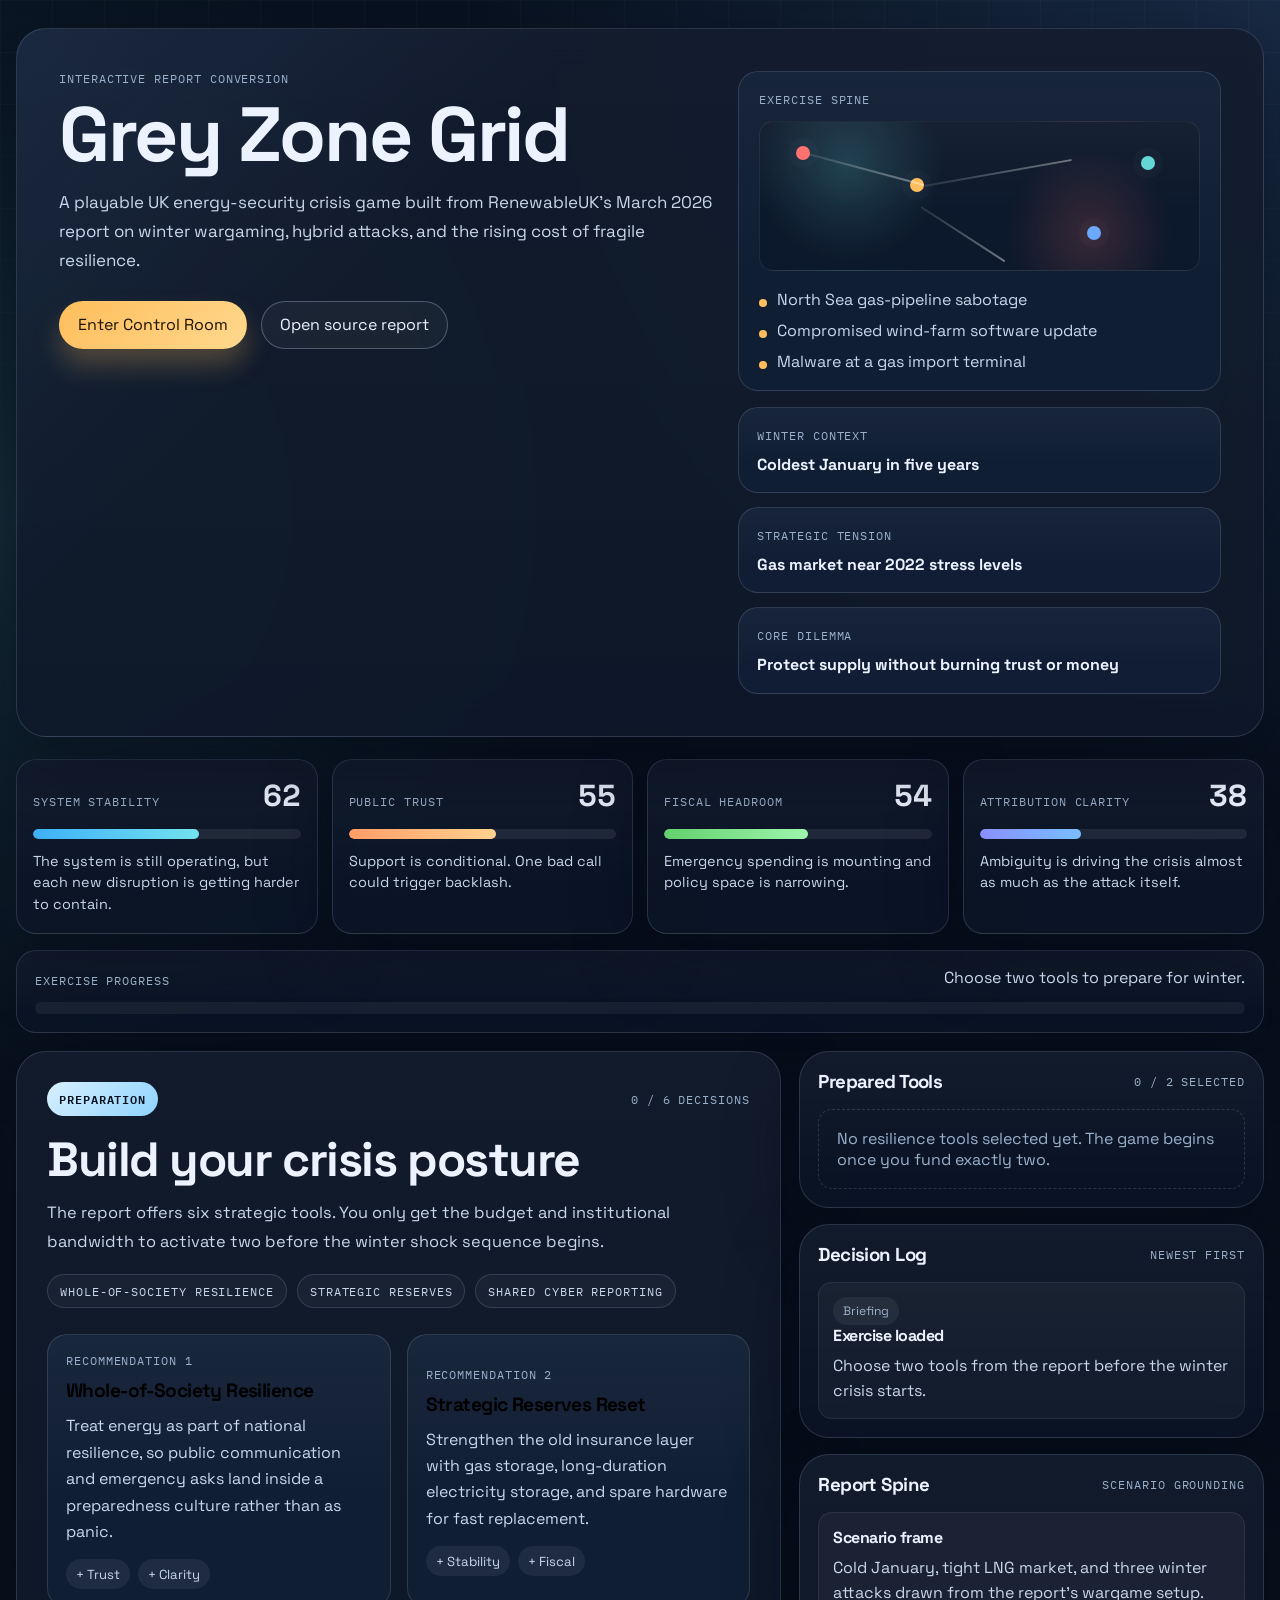
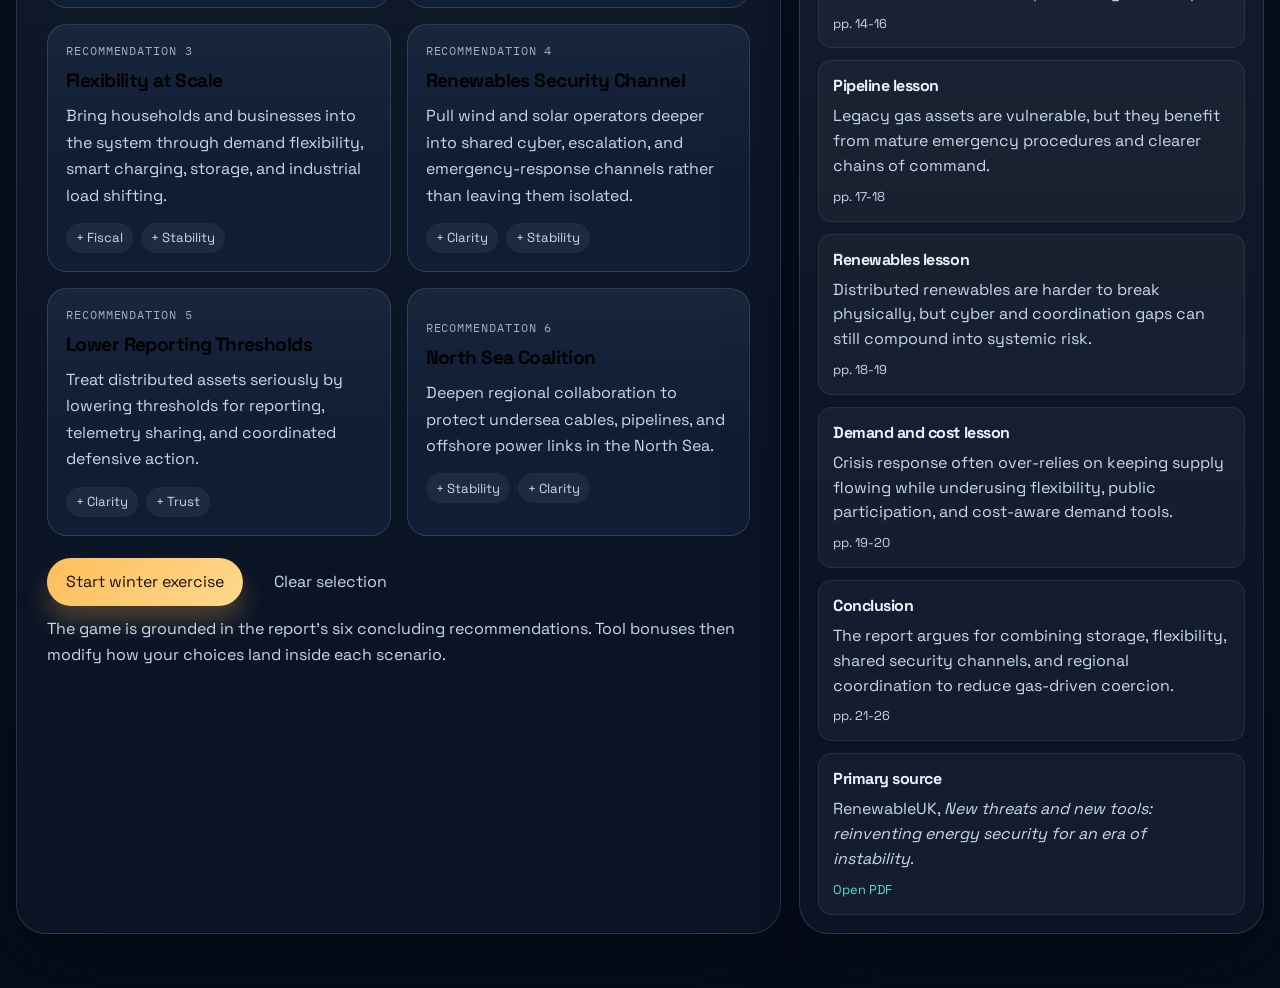
==== index.html @ 8b9ad9c2 "Wargame" ====
<!doctype html>
<html lang="en">
  <head>
    <meta charset="utf-8" />
    <meta name="viewport" content="width=device-width, initial-scale=1" />
    <title>Grey Zone Grid | Energy Security Wargame</title>
    <link rel="preconnect" href="https://fonts.googleapis.com" />
    <link rel="preconnect" href="https://fonts.gstatic.com" crossorigin />
    <link
      href="https://fonts.googleapis.com/css2?family=IBM+Plex+Mono:wght@400;500;600&family=Space+Grotesk:wght@400;500;700&display=swap"
      rel="stylesheet"
    />
    <link rel="stylesheet" href="styles.css?v=20260312a" />
  </head>
  <body>
    <div class="app-shell">
      <header class="hero">
        <div class="hero-copy">
          <p class="eyebrow">Interactive Report Conversion</p>
          <h1>Grey Zone Grid</h1>
          <p class="hero-dek">
            A playable UK energy-security crisis game built from RenewableUK's
            March 2026 report on winter wargaming, hybrid attacks, and the
            rising cost of fragile resilience.
          </p>
          <div class="hero-actions">
            <button class="primary-button" id="jumpToGame" type="button">
              Enter Control Room
            </button>
            <a
              class="secondary-link"
              href="https://www.renewableuk.com/media/pqobbk3c/new-threats-and-new-tools-reinventing-energy-security-for-an-era-of-instability.pdf"
              target="_blank"
              rel="noreferrer"
            >
              Open source report
            </a>
          </div>
        </div>

        <div class="hero-side">
          <div class="schematic-card">
            <p class="mini-label">Exercise Spine</p>
            <div class="schematic-grid" aria-hidden="true">
              <span class="schematic-node node-gas"></span>
              <span class="schematic-node node-grid"></span>
              <span class="schematic-node node-wind"></span>
              <span class="schematic-node node-terminal"></span>
              <span class="schematic-line line-one"></span>
              <span class="schematic-line line-two"></span>
              <span class="schematic-line line-three"></span>
            </div>
            <ul class="scenario-list">
              <li>North Sea gas-pipeline sabotage</li>
              <li>Compromised wind-farm software update</li>
              <li>Malware at a gas import terminal</li>
            </ul>
          </div>

          <div class="hero-stat-grid">
            <article class="hero-stat">
              <span class="mini-label">Winter context</span>
              <strong>Coldest January in five years</strong>
            </article>
            <article class="hero-stat">
              <span class="mini-label">Strategic tension</span>
              <strong>Gas market near 2022 stress levels</strong>
            </article>
            <article class="hero-stat">
              <span class="mini-label">Core dilemma</span>
              <strong>Protect supply without burning trust or money</strong>
            </article>
          </div>
        </div>
      </header>

      <main class="control-room" id="game">
        <section class="metric-strip" aria-label="Current resilience scores">
          <article class="metric-card metric-stability">
            <div class="metric-head">
              <span class="metric-label">System Stability</span>
              <span class="metric-value" id="metric-stability-value">62</span>
            </div>
            <div class="metric-bar">
              <span class="metric-fill" id="metric-stability-fill"></span>
            </div>
            <p class="metric-copy" id="metric-stability-copy">
              Can the system keep flowing without disorder?
            </p>
          </article>

          <article class="metric-card metric-trust">
            <div class="metric-head">
              <span class="metric-label">Public Trust</span>
              <span class="metric-value" id="metric-trust-value">55</span>
            </div>
            <div class="metric-bar">
              <span class="metric-fill" id="metric-trust-fill"></span>
            </div>
            <p class="metric-copy" id="metric-trust-copy">
              Will households and firms accept difficult asks?
            </p>
          </article>

          <article class="metric-card metric-fiscal">
            <div class="metric-head">
              <span class="metric-label">Fiscal Headroom</span>
              <span class="metric-value" id="metric-fiscal-value">54</span>
            </div>
            <div class="metric-bar">
              <span class="metric-fill" id="metric-fiscal-fill"></span>
            </div>
            <p class="metric-copy" id="metric-fiscal-copy">
              How much room is left before crisis spending bites?
            </p>
          </article>

          <article class="metric-card metric-clarity">
            <div class="metric-head">
              <span class="metric-label">Attribution Clarity</span>
              <span class="metric-value" id="metric-clarity-value">38</span>
            </div>
            <div class="metric-bar">
              <span class="metric-fill" id="metric-clarity-fill"></span>
            </div>
            <p class="metric-copy" id="metric-clarity-copy">
              How confident are you about who is acting and how?
            </p>
          </article>
        </section>

        <section class="progress-panel">
          <div class="progress-head">
            <p class="mini-label">Exercise Progress</p>
            <p class="progress-text" id="progressText">Choose two tools to prepare for winter.</p>
          </div>
          <div class="progress-track" aria-hidden="true">
            <span class="progress-fill" id="progressFill"></span>
          </div>
        </section>

        <section class="room-grid">
          <section class="stage-panel" aria-live="polite">
            <div class="stage-header">
              <span class="phase-chip" id="phaseChip">Preparation</span>
              <span class="event-counter" id="eventCounter">0 / 6 decisions</span>
            </div>
            <h2 class="stage-title" id="stageTitle">Build your crisis posture</h2>
            <p class="stage-lead" id="stageLead">
              Choose two policy tools from the report before the winter shock
              sequence begins.
            </p>
            <div class="signal-row" id="signalRow"></div>
            <div class="stage-body" id="stageBody"></div>
          </section>

          <aside class="sidebar">
            <section class="panel">
              <div class="panel-head">
                <h3>Prepared Tools</h3>
                <span class="panel-meta" id="toolCounter">0 / 2 selected</span>
              </div>
              <div class="tool-summary" id="toolSummary"></div>
            </section>

            <section class="panel">
              <div class="panel-head">
                <h3>Decision Log</h3>
                <span class="panel-meta">Newest first</span>
              </div>
              <div class="log-list" id="decisionLog"></div>
            </section>

            <section class="panel">
              <div class="panel-head">
                <h3>Report Spine</h3>
                <span class="panel-meta">Scenario grounding</span>
              </div>
              <div class="source-list" id="sourceList"></div>
            </section>
          </aside>
        </section>
      </main>
    </div>

    <script src="app.js?v=20260312a"></script>
  </body>
</html>
---- styles.css ----
:root {
  --bg: #07111f;
  --bg-alt: #0d1a2d;
  --panel: rgba(12, 22, 39, 0.9);
  --panel-strong: rgba(17, 31, 54, 0.96);
  --panel-soft: rgba(255, 255, 255, 0.05);
  --line: rgba(169, 190, 215, 0.18);
  --line-strong: rgba(169, 190, 215, 0.36);
  --ink: #ecf3ff;
  --muted: #9bb0cb;
  --muted-strong: #c9d7ec;
  --teal: #64d6d6;
  --amber: #ffbe5c;
  --red: #ff7270;
  --green: #59cf84;
  --blue: #6da8ff;
  --violet: #8d95ff;
  --shadow: 0 24px 70px rgba(1, 8, 19, 0.42);
  --radius-xl: 30px;
  --radius-lg: 20px;
  --radius-md: 14px;
  --radius-sm: 10px;
}

* {
  box-sizing: border-box;
}

html {
  scroll-behavior: smooth;
}

html,
body {
  margin: 0;
  min-height: 100%;
}

body {
  color: var(--ink);
  font-family: "Space Grotesk", system-ui, sans-serif;
  background:
    radial-gradient(circle at top right, rgba(109, 168, 255, 0.16), transparent 28%),
    radial-gradient(circle at left 20%, rgba(100, 214, 214, 0.12), transparent 24%),
    linear-gradient(180deg, #081220 0%, #08111e 40%, #060d18 100%);
}

body::before {
  content: "";
  position: fixed;
  inset: 0;
  pointer-events: none;
  background:
    linear-gradient(rgba(255, 255, 255, 0.03) 1px, transparent 1px),
    linear-gradient(90deg, rgba(255, 255, 255, 0.03) 1px, transparent 1px);
  background-size: 52px 52px;
  mask-image: linear-gradient(180deg, rgba(0, 0, 0, 0.8), transparent);
}

a {
  color: inherit;
}

button,
input,
select,
textarea {
  font: inherit;
}

.app-shell {
  width: min(1480px, calc(100% - 32px));
  margin: 0 auto;
  padding: 28px 0 54px;
}

.hero {
  display: grid;
  grid-template-columns: minmax(0, 1.15fr) minmax(320px, 0.85fr);
  gap: 26px;
  padding: clamp(26px, 4vw, 42px);
  border: 1px solid var(--line);
  border-radius: var(--radius-xl);
  background:
    linear-gradient(135deg, rgba(109, 168, 255, 0.09), transparent 30%),
    linear-gradient(180deg, rgba(255, 255, 255, 0.03), rgba(255, 255, 255, 0.01)),
    var(--panel);
  box-shadow: var(--shadow);
  backdrop-filter: blur(20px);
}

.hero-copy {
  max-width: 720px;
}

.eyebrow,
.mini-label,
.metric-label,
.phase-chip,
.event-counter,
.panel-meta,
.signal-pill,
.tool-tag,
.delta-chip,
.ending-score-label,
.result-kicker,
.choice-tag {
  font-family: "IBM Plex Mono", ui-monospace, monospace;
  letter-spacing: 0.08em;
  text-transform: uppercase;
}

.eyebrow,
.mini-label,
.panel-meta {
  color: var(--muted);
  font-size: 0.73rem;
}

h1,
h2,
h3,
h4,
p {
  margin: 0;
}

h1,
h2,
h3,
h4 {
  letter-spacing: -0.03em;
}

h1 {
  margin-top: 12px;
  font-size: clamp(2.8rem, 6vw, 5.4rem);
  line-height: 0.94;
}

.hero-dek {
  margin-top: 18px;
  max-width: 60ch;
  color: var(--muted-strong);
  font-size: 1.06rem;
  line-height: 1.7;
}

.hero-actions {
  display: flex;
  flex-wrap: wrap;
  gap: 14px;
  margin-top: 26px;
}

.primary-button,
.secondary-button,
.ghost-button,
.secondary-link {
  display: inline-flex;
  align-items: center;
  justify-content: center;
  gap: 10px;
  min-height: 48px;
  padding: 0 18px;
  border-radius: 999px;
  border: 1px solid transparent;
  text-decoration: none;
  cursor: pointer;
  transition:
    transform 160ms ease,
    border-color 160ms ease,
    background-color 160ms ease,
    color 160ms ease,
    box-shadow 160ms ease;
}

.primary-button {
  background: linear-gradient(135deg, var(--amber), #ffd88d);
  color: #1d1200;
  box-shadow: 0 16px 26px rgba(255, 190, 92, 0.25);
}

.secondary-button,
.secondary-link {
  border-color: var(--line-strong);
  color: var(--ink);
  background: rgba(255, 255, 255, 0.04);
}

.ghost-button {
  border-color: transparent;
  color: var(--muted-strong);
  background: transparent;
}

.primary-button:hover,
.secondary-button:hover,
.ghost-button:hover,
.secondary-link:hover {
  transform: translateY(-1px);
}

.hero-side {
  display: grid;
  gap: 16px;
}

.schematic-card,
.hero-stat {
  position: relative;
  overflow: hidden;
  border-radius: var(--radius-lg);
  border: 1px solid var(--line);
  background:
    linear-gradient(180deg, rgba(255, 255, 255, 0.03), transparent 65%),
    var(--panel-strong);
}

.schematic-card {
  padding: 20px 20px 18px;
}

.schematic-grid {
  position: relative;
  height: 150px;
  margin: 14px 0 18px;
  border-radius: var(--radius-md);
  border: 1px solid rgba(255, 255, 255, 0.08);
  background:
    radial-gradient(circle at 20% 30%, rgba(100, 214, 214, 0.2), transparent 26%),
    radial-gradient(circle at 75% 75%, rgba(255, 114, 112, 0.18), transparent 24%),
    linear-gradient(180deg, rgba(255, 255, 255, 0.04), transparent 60%),
    #0c182b;
}

.schematic-node,
.schematic-line {
  position: absolute;
}

.schematic-node {
  width: 14px;
  height: 14px;
  border-radius: 999px;
  box-shadow: 0 0 0 8px rgba(255, 255, 255, 0.02);
}

.node-gas {
  top: 24px;
  left: 36px;
  background: var(--red);
}

.node-grid {
  top: 56px;
  left: 150px;
  background: var(--amber);
}

.node-wind {
  top: 34px;
  right: 44px;
  background: var(--teal);
}

.node-terminal {
  bottom: 30px;
  right: 98px;
  background: var(--blue);
}

.schematic-line {
  height: 2px;
  border-radius: 999px;
  background: linear-gradient(90deg, rgba(255, 255, 255, 0.1), rgba(255, 255, 255, 0.4));
  transform-origin: left center;
}

.line-one {
  top: 31px;
  left: 48px;
  width: 120px;
  transform: rotate(15deg);
}

.line-two {
  top: 63px;
  left: 164px;
  width: 150px;
  transform: rotate(-10deg);
}

.line-three {
  top: 84px;
  left: 161px;
  width: 100px;
  transform: rotate(33deg);
}

.scenario-list {
  display: grid;
  gap: 10px;
  padding: 0;
  margin: 0;
  list-style: none;
  color: var(--muted-strong);
}

.scenario-list li {
  padding-left: 18px;
  position: relative;
}

.scenario-list li::before {
  content: "";
  position: absolute;
  left: 0;
  top: 0.6em;
  width: 8px;
  height: 8px;
  border-radius: 999px;
  background: var(--amber);
}

.hero-stat-grid {
  display: grid;
  gap: 14px;
}

.hero-stat {
  padding: 16px 18px;
}

.hero-stat strong {
  display: block;
  margin-top: 8px;
  font-size: 1rem;
  line-height: 1.45;
}

.control-room {
  margin-top: 22px;
}

.metric-strip {
  display: grid;
  grid-template-columns: repeat(4, minmax(0, 1fr));
  gap: 14px;
}

.metric-card,
.progress-panel,
.stage-panel,
.panel {
  border: 1px solid var(--line);
  background:
    linear-gradient(180deg, rgba(255, 255, 255, 0.03), transparent 72%),
    var(--panel);
  box-shadow: var(--shadow);
}

.metric-card {
  padding: 16px 16px 18px;
  border-radius: var(--radius-lg);
}

.metric-head {
  display: flex;
  align-items: baseline;
  justify-content: space-between;
  gap: 12px;
}

.metric-label {
  font-size: 0.72rem;
  color: var(--muted);
}

.metric-value {
  font-size: 1.9rem;
  font-weight: 700;
  font-variant-numeric: tabular-nums;
}

.metric-bar {
  position: relative;
  overflow: hidden;
  height: 10px;
  margin-top: 14px;
  border-radius: 999px;
  background: rgba(255, 255, 255, 0.08);
}

.metric-fill {
  display: block;
  height: 100%;
  border-radius: inherit;
  width: 0;
}

.metric-stability .metric-fill {
  background: linear-gradient(90deg, #3db0f7, #73e2ef);
}

.metric-trust .metric-fill {
  background: linear-gradient(90deg, #ff9d67, #ffd28e);
}

.metric-fiscal .metric-fill {
  background: linear-gradient(90deg, #63d06d, #9df6ac);
}

.metric-clarity .metric-fill {
  background: linear-gradient(90deg, #8a8fff, #78beff);
}

.metric-copy {
  margin-top: 12px;
  color: var(--muted-strong);
  font-size: 0.9rem;
  line-height: 1.5;
}

.progress-panel {
  margin-top: 16px;
  padding: 16px 18px 18px;
  border-radius: var(--radius-lg);
}

.progress-head {
  display: flex;
  justify-content: space-between;
  gap: 16px;
  align-items: flex-end;
}

.progress-text {
  max-width: 70ch;
  color: var(--muted-strong);
}

.progress-track {
  margin-top: 14px;
  overflow: hidden;
  height: 12px;
  border-radius: 999px;
  background: rgba(255, 255, 255, 0.06);
}

.progress-fill {
  display: block;
  height: 100%;
  width: 0;
  border-radius: inherit;
  background: linear-gradient(90deg, var(--amber), #ffe29e);
  transition: width 220ms ease;
}

.room-grid {
  display: grid;
  grid-template-columns: minmax(0, 1.35fr) minmax(320px, 0.82fr);
  gap: 18px;
  margin-top: 18px;
}

.stage-panel,
.panel {
  border-radius: var(--radius-xl);
}

.stage-panel {
  padding: clamp(22px, 3.5vw, 30px);
  min-height: 720px;
}

.stage-header {
  display: flex;
  justify-content: space-between;
  gap: 18px;
  align-items: center;
}

.phase-chip {
  display: inline-flex;
  align-items: center;
  min-height: 34px;
  padding: 0 12px;
  border-radius: 999px;
  color: #08111f;
  font-size: 0.72rem;
  font-weight: 600;
  background: linear-gradient(135deg, #d9efff, #8ed4ff);
}

.event-counter {
  color: var(--muted);
  font-size: 0.76rem;
}

.stage-title {
  margin-top: 20px;
  font-size: clamp(2rem, 4vw, 3rem);
  line-height: 1.02;
}

.stage-lead {
  margin-top: 14px;
  max-width: 70ch;
  color: var(--muted-strong);
  font-size: 1.02rem;
  line-height: 1.75;
}

.signal-row {
  display: flex;
  flex-wrap: wrap;
  gap: 10px;
  margin-top: 18px;
}

.signal-pill {
  display: inline-flex;
  align-items: center;
  min-height: 34px;
  padding: 0 12px;
  border-radius: 999px;
  border: 1px solid var(--line);
  background: rgba(255, 255, 255, 0.04);
  color: var(--muted-strong);
  font-size: 0.72rem;
}

.stage-body {
  margin-top: 26px;
}

.prep-grid,
.choice-grid,
.debrief-grid,
.history-grid,
.insight-grid,
.recommendation-grid {
  display: grid;
  gap: 16px;
}

.prep-grid {
  grid-template-columns: repeat(2, minmax(0, 1fr));
}

.tool-card,
.choice-card,
.result-card,
.ending-card,
.insight-card,
.history-card,
.recommendation-card {
  border-radius: var(--radius-lg);
  border: 1px solid var(--line);
  background:
    linear-gradient(180deg, rgba(255, 255, 255, 0.04), transparent 60%),
    var(--panel-strong);
}

.tool-card {
  padding: 18px;
  text-align: left;
  cursor: pointer;
  transition:
    transform 160ms ease,
    border-color 160ms ease,
    box-shadow 160ms ease,
    opacity 160ms ease;
}

.tool-card:hover,
.choice-card:hover {
  transform: translateY(-2px);
}

.tool-card.is-selected {
  border-color: rgba(255, 190, 92, 0.78);
  box-shadow: 0 0 0 1px rgba(255, 190, 92, 0.3) inset;
}

.tool-card.is-disabled {
  opacity: 0.55;
}

.tool-tag,
.choice-tag,
.result-kicker {
  color: var(--muted);
  font-size: 0.72rem;
}

.tool-title,
.choice-title,
.result-title,
.ending-title,
.insight-title,
.recommendation-title {
  margin-top: 10px;
  font-size: 1.2rem;
}

.tool-copy,
.choice-copy,
.result-copy,
.insight-copy,
.history-copy,
.recommendation-copy,
.stage-note,
.score-summary {
  margin-top: 10px;
  color: var(--muted-strong);
  line-height: 1.65;
}

.effect-list,
.bonus-list,
.recommendation-list {
  display: flex;
  flex-wrap: wrap;
  gap: 8px;
  margin-top: 14px;
}

.effect-pill,
.bonus-pill,
.summary-pill {
  display: inline-flex;
  align-items: center;
  min-height: 30px;
  padding: 0 10px;
  border-radius: 999px;
  background: rgba(255, 255, 255, 0.06);
  color: var(--muted-strong);
  font-size: 0.82rem;
}

.prep-actions,
.result-actions,
.debrief-actions {
  display: flex;
  flex-wrap: wrap;
  gap: 12px;
  margin-top: 22px;
}

.stage-note {
  max-width: 70ch;
}

.choice-grid {
  grid-template-columns: repeat(3, minmax(0, 1fr));
}

.choice-card {
  display: flex;
  flex-direction: column;
  align-items: flex-start;
  width: 100%;
  padding: 18px;
  text-align: left;
  cursor: pointer;
  transition:
    transform 160ms ease,
    border-color 160ms ease,
    box-shadow 160ms ease;
}

.choice-card:focus-visible,
.tool-card:focus-visible,
.primary-button:focus-visible,
.secondary-button:focus-visible,
.ghost-button:focus-visible {
  outline: 2px solid #f8d186;
  outline-offset: 2px;
}

.choice-card strong,
.tool-card strong {
  font-weight: 700;
}

.choice-footer {
  margin-top: auto;
  padding-top: 14px;
  width: 100%;
}

.choice-synergy {
  color: var(--teal);
  font-size: 0.9rem;
}

.sidebar {
  display: grid;
  gap: 16px;
}

.panel {
  padding: 18px;
}

.panel-head {
  display: flex;
  justify-content: space-between;
  gap: 12px;
  align-items: center;
}

.tool-summary,
.log-list,
.source-list {
  display: grid;
  gap: 12px;
  margin-top: 16px;
}

.summary-card,
.log-item,
.source-item {
  border-radius: var(--radius-md);
  border: 1px solid rgba(255, 255, 255, 0.08);
  background: rgba(255, 255, 255, 0.04);
}

.summary-card {
  padding: 14px;
}

.summary-card h4,
.log-item h4,
.source-item h4 {
  font-size: 1rem;
}

.summary-card p,
.log-item p,
.source-item p {
  margin-top: 8px;
  color: var(--muted-strong);
  line-height: 1.55;
}

.log-item,
.source-item {
  padding: 14px;
}

.log-tag {
  display: inline-flex;
  align-items: center;
  min-height: 28px;
  padding: 0 10px;
  border-radius: 999px;
  background: rgba(255, 255, 255, 0.06);
  color: var(--muted);
  font-size: 0.76rem;
}

.source-meta {
  margin-top: 10px;
  color: var(--muted);
  font-size: 0.8rem;
}

.result-card {
  padding: 22px;
}

.delta-row {
  display: flex;
  flex-wrap: wrap;
  gap: 10px;
  margin-top: 16px;
}

.delta-chip {
  display: inline-flex;
  align-items: center;
  min-height: 36px;
  padding: 0 12px;
  border-radius: 999px;
  font-size: 0.76rem;
}

.delta-chip.is-positive {
  background: rgba(89, 207, 132, 0.12);
  color: #9debb8;
  border: 1px solid rgba(89, 207, 132, 0.24);
}

.delta-chip.is-negative {
  background: rgba(255, 114, 112, 0.12);
  color: #ffb0ae;
  border: 1px solid rgba(255, 114, 112, 0.24);
}

.bonus-block {
  margin-top: 18px;
  padding-top: 18px;
  border-top: 1px solid rgba(255, 255, 255, 0.08);
}

.bonus-stack {
  display: grid;
  gap: 10px;
  margin-top: 12px;
}

.bonus-item {
  padding: 12px 14px;
  border-radius: var(--radius-md);
  background: rgba(100, 214, 214, 0.08);
  color: var(--muted-strong);
}

.scoreboard {
  display: grid;
  grid-template-columns: repeat(4, minmax(0, 1fr));
  gap: 12px;
  margin-top: 22px;
}

.score-card {
  padding: 14px;
  border-radius: var(--radius-md);
  background: rgba(255, 255, 255, 0.04);
  border: 1px solid rgba(255, 255, 255, 0.08);
}

.score-card strong {
  display: block;
  margin-top: 10px;
  font-size: 1.4rem;
}

.ending-card,
.insight-card,
.history-card,
.recommendation-card {
  padding: 18px;
}

.ending-banner {
  display: flex;
  flex-wrap: wrap;
  align-items: flex-end;
  justify-content: space-between;
  gap: 18px;
}

.ending-score {
  min-width: 170px;
  text-align: right;
}

.ending-score-label {
  color: var(--muted);
  font-size: 0.74rem;
}

.ending-score-value {
  margin-top: 8px;
  font-size: clamp(2.8rem, 5vw, 4rem);
  line-height: 0.9;
  font-weight: 700;
}

.debrief-grid {
  margin-top: 24px;
}

.insight-grid,
.recommendation-grid,
.history-grid {
  margin-top: 18px;
  grid-template-columns: repeat(2, minmax(0, 1fr));
}

.history-choice {
  margin-top: 12px;
  color: #fff;
  font-size: 1rem;
}

.summary-row {
  display: flex;
  flex-wrap: wrap;
  gap: 10px;
  margin-top: 14px;
}

.empty-state {
  padding: 18px;
  border-radius: var(--radius-md);
  border: 1px dashed rgba(255, 255, 255, 0.14);
  color: var(--muted);
}

.panel-link {
  color: var(--teal);
  text-decoration: none;
}

.panel-link:hover {
  text-decoration: underline;
}

@media (max-width: 1200px) {
  .hero,
  .room-grid {
    grid-template-columns: 1fr;
  }

  .metric-strip,
  .scoreboard {
    grid-template-columns: repeat(2, minmax(0, 1fr));
  }

  .choice-grid,
  .prep-grid,
  .insight-grid,
  .recommendation-grid,
  .history-grid {
    grid-template-columns: repeat(2, minmax(0, 1fr));
  }

  .stage-panel {
    min-height: auto;
  }
}

@media (max-width: 760px) {
  .app-shell {
    width: min(100% - 20px, 1480px);
    padding-top: 18px;
  }

  .hero,
  .stage-panel,
  .panel,
  .metric-card,
  .progress-panel {
    border-radius: 20px;
  }

  .metric-strip,
  .scoreboard,
  .choice-grid,
  .prep-grid,
  .insight-grid,
  .recommendation-grid,
  .history-grid {
    grid-template-columns: 1fr;
  }

  .progress-head,
  .stage-header,
  .panel-head,
  .ending-banner {
    flex-direction: column;
    align-items: flex-start;
  }

  .ending-score {
    text-align: left;
  }
}
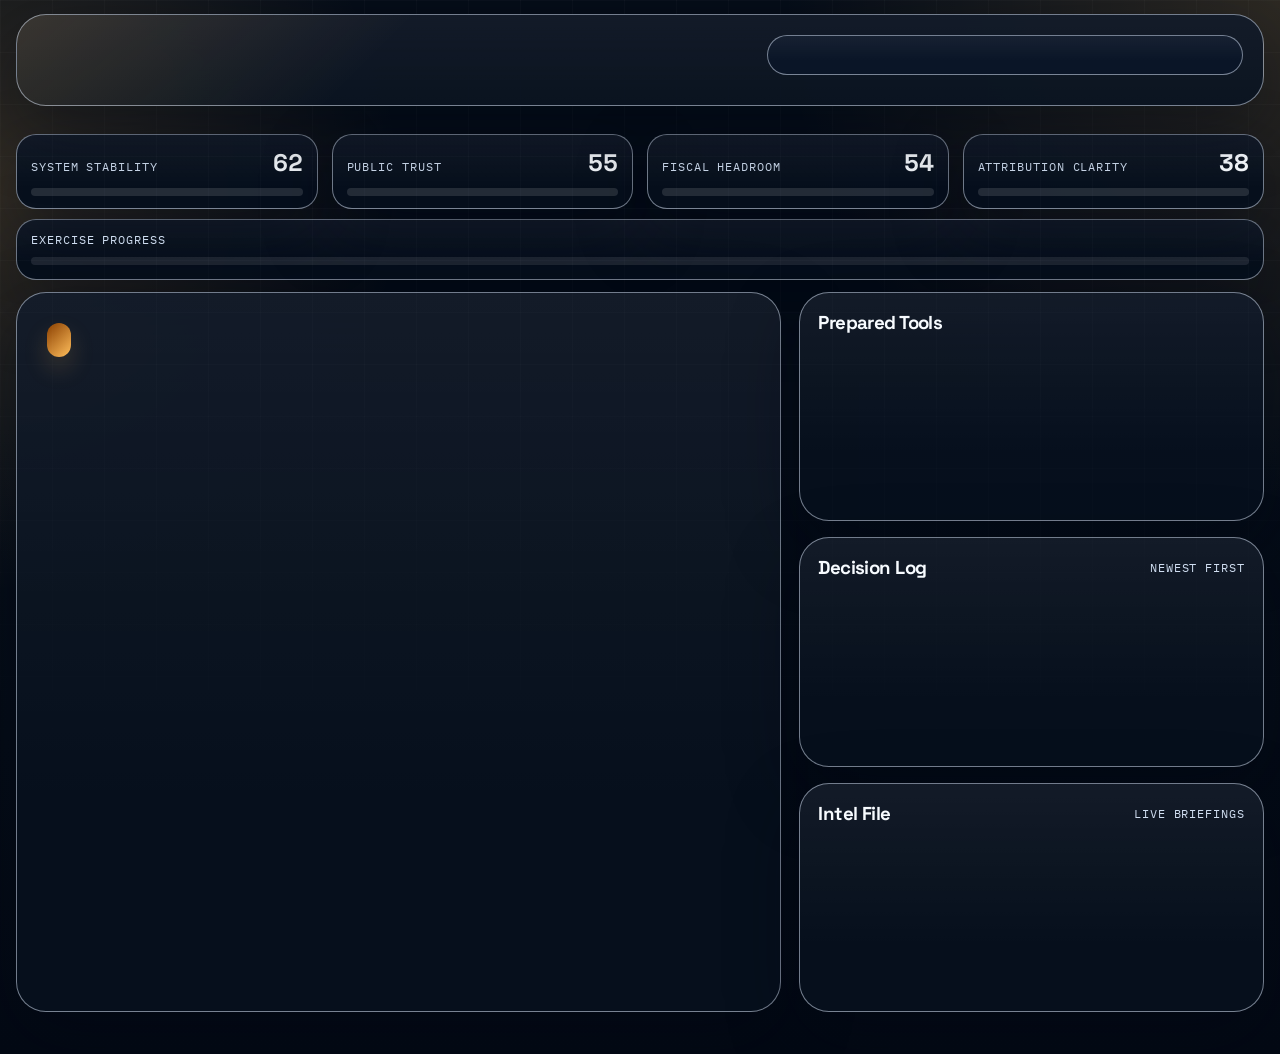
==== commit 5404b6db: "update" ====
--- a/index.html
+++ b/index.html
@@ -3,44 +3,28 @@
   <head>
     <meta charset="utf-8" />
     <meta name="viewport" content="width=device-width, initial-scale=1" />
-    <title>Grey Zone Grid | Energy Security Wargame</title>
+    <title>Grey Zone Grid | Preparation</title>
     <link rel="preconnect" href="https://fonts.googleapis.com" />
     <link rel="preconnect" href="https://fonts.gstatic.com" crossorigin />
     <link
       href="https://fonts.googleapis.com/css2?family=IBM+Plex+Mono:wght@400;500;600&family=Space+Grotesk:wght@400;500;700&display=swap"
       rel="stylesheet"
     />
-    <link rel="stylesheet" href="styles.css?v=20260312a" />
+    <link rel="stylesheet" href="styles.css?v=20260312k" />
   </head>
-  <body>
+  <body data-page="prep">
     <div class="app-shell">
       <header class="hero">
         <div class="hero-copy">
-          <p class="eyebrow">Interactive Report Conversion</p>
-          <h1>Grey Zone Grid</h1>
-          <p class="hero-dek">
-            A playable UK energy-security crisis game built from RenewableUK's
-            March 2026 report on winter wargaming, hybrid attacks, and the
-            rising cost of fragile resilience.
-          </p>
-          <div class="hero-actions">
-            <button class="primary-button" id="jumpToGame" type="button">
-              Enter Control Room
-            </button>
-            <a
-              class="secondary-link"
-              href="https://www.renewableuk.com/media/pqobbk3c/new-threats-and-new-tools-reinventing-energy-security-for-an-era-of-instability.pdf"
-              target="_blank"
-              rel="noreferrer"
-            >
-              Open source report
-            </a>
-          </div>
+          <p class="eyebrow" id="pageEyebrow"></p>
+          <h1 id="pageHeading"></h1>
+          <p class="hero-dek" id="pageDek"></p>
+          <div class="hero-actions" id="heroActions"></div>
         </div>
 
         <div class="hero-side">
           <div class="schematic-card">
-            <p class="mini-label">Exercise Spine</p>
+            <p class="mini-label" id="pageContextLabel"></p>
             <div class="schematic-grid" aria-hidden="true">
               <span class="schematic-node node-gas"></span>
               <span class="schematic-node node-grid"></span>
@@ -50,29 +34,14 @@
               <span class="schematic-line line-two"></span>
               <span class="schematic-line line-three"></span>
             </div>
-            <ul class="scenario-list">
-              <li>North Sea gas-pipeline sabotage</li>
-              <li>Compromised wind-farm software update</li>
-              <li>Malware at a gas import terminal</li>
-            </ul>
+            <ul class="scenario-list" id="pageContextList"></ul>
           </div>
 
-          <div class="hero-stat-grid">
-            <article class="hero-stat">
-              <span class="mini-label">Winter context</span>
-              <strong>Coldest January in five years</strong>
-            </article>
-            <article class="hero-stat">
-              <span class="mini-label">Strategic tension</span>
-              <strong>Gas market near 2022 stress levels</strong>
-            </article>
-            <article class="hero-stat">
-              <span class="mini-label">Core dilemma</span>
-              <strong>Protect supply without burning trust or money</strong>
-            </article>
-          </div>
+          <div class="hero-stat-grid" id="pageStatGrid"></div>
         </div>
       </header>
+
+      <nav class="phase-nav" id="phaseNav" aria-label="Game phases"></nav>
 
       <main class="control-room" id="game">
         <section class="metric-strip" aria-label="Current resilience scores">
@@ -84,9 +53,7 @@
             <div class="metric-bar">
               <span class="metric-fill" id="metric-stability-fill"></span>
             </div>
-            <p class="metric-copy" id="metric-stability-copy">
-              Can the system keep flowing without disorder?
-            </p>
+            <p class="metric-copy" id="metric-stability-copy"></p>
           </article>
 
           <article class="metric-card metric-trust">
@@ -97,9 +64,7 @@
             <div class="metric-bar">
               <span class="metric-fill" id="metric-trust-fill"></span>
             </div>
-            <p class="metric-copy" id="metric-trust-copy">
-              Will households and firms accept difficult asks?
-            </p>
+            <p class="metric-copy" id="metric-trust-copy"></p>
           </article>
 
           <article class="metric-card metric-fiscal">
@@ -110,9 +75,7 @@
             <div class="metric-bar">
               <span class="metric-fill" id="metric-fiscal-fill"></span>
             </div>
-            <p class="metric-copy" id="metric-fiscal-copy">
-              How much room is left before crisis spending bites?
-            </p>
+            <p class="metric-copy" id="metric-fiscal-copy"></p>
           </article>
 
           <article class="metric-card metric-clarity">
@@ -123,16 +86,14 @@
             <div class="metric-bar">
               <span class="metric-fill" id="metric-clarity-fill"></span>
             </div>
-            <p class="metric-copy" id="metric-clarity-copy">
-              How confident are you about who is acting and how?
-            </p>
+            <p class="metric-copy" id="metric-clarity-copy"></p>
           </article>
         </section>
 
         <section class="progress-panel">
           <div class="progress-head">
             <p class="mini-label">Exercise Progress</p>
-            <p class="progress-text" id="progressText">Choose two tools to prepare for winter.</p>
+            <p class="progress-text" id="progressText"></p>
           </div>
           <div class="progress-track" aria-hidden="true">
             <span class="progress-fill" id="progressFill"></span>
@@ -142,14 +103,11 @@
         <section class="room-grid">
           <section class="stage-panel" aria-live="polite">
             <div class="stage-header">
-              <span class="phase-chip" id="phaseChip">Preparation</span>
-              <span class="event-counter" id="eventCounter">0 / 6 decisions</span>
+              <span class="phase-chip" id="phaseChip"></span>
+              <span class="event-counter" id="eventCounter"></span>
             </div>
-            <h2 class="stage-title" id="stageTitle">Build your crisis posture</h2>
-            <p class="stage-lead" id="stageLead">
-              Choose two policy tools from the report before the winter shock
-              sequence begins.
-            </p>
+            <h2 class="stage-title" id="stageTitle"></h2>
+            <p class="stage-lead" id="stageLead"></p>
             <div class="signal-row" id="signalRow"></div>
             <div class="stage-body" id="stageBody"></div>
           </section>
@@ -158,7 +116,7 @@
             <section class="panel">
               <div class="panel-head">
                 <h3>Prepared Tools</h3>
-                <span class="panel-meta" id="toolCounter">0 / 2 selected</span>
+                <span class="panel-meta" id="toolCounter"></span>
               </div>
               <div class="tool-summary" id="toolSummary"></div>
             </section>
@@ -173,8 +131,8 @@
 
             <section class="panel">
               <div class="panel-head">
-                <h3>Report Spine</h3>
-                <span class="panel-meta">Scenario grounding</span>
+                <h3>Intel File</h3>
+                <span class="panel-meta">Live briefings</span>
               </div>
               <div class="source-list" id="sourceList"></div>
             </section>
@@ -183,6 +141,6 @@
       </main>
     </div>
 
-    <script src="app.js?v=20260312a"></script>
+    <script src="app.js?v=20260312j"></script>
   </body>
 </html>
--- a/styles.css
+++ b/styles.css
@@ -1,20 +1,26 @@
 :root {
   --bg: #07111f;
   --bg-alt: #0d1a2d;
-  --panel: rgba(12, 22, 39, 0.9);
-  --panel-strong: rgba(17, 31, 54, 0.96);
+  --panel: rgba(7, 16, 30, 0.96);
+  --panel-strong: rgba(11, 22, 40, 0.99);
   --panel-soft: rgba(255, 255, 255, 0.05);
-  --line: rgba(169, 190, 215, 0.18);
-  --line-strong: rgba(169, 190, 215, 0.36);
-  --ink: #ecf3ff;
-  --muted: #9bb0cb;
-  --muted-strong: #c9d7ec;
+  --line: rgba(189, 210, 236, 0.24);
+  --line-strong: rgba(221, 234, 252, 0.5);
+  --ink: #f7fbff;
+  --muted: #d0def1;
+  --muted-strong: #eef5ff;
+  --muted-soft: #afc2db;
   --teal: #64d6d6;
   --amber: #ffbe5c;
   --red: #ff7270;
   --green: #59cf84;
   --blue: #6da8ff;
   --violet: #8d95ff;
+  --tag-ink: #f2f7ff;
+  --phase-glow: rgba(255, 190, 92, 0.16);
+  --phase-chip-start: #8a3f00;
+  --phase-chip-end: #ffbe5c;
+  --phase-soft: rgba(255, 190, 92, 0.18);
   --shadow: 0 24px 70px rgba(1, 8, 19, 0.42);
   --radius-xl: 30px;
   --radius-lg: 20px;
@@ -40,9 +46,44 @@
   color: var(--ink);
   font-family: "Space Grotesk", system-ui, sans-serif;
   background:
-    radial-gradient(circle at top right, rgba(109, 168, 255, 0.16), transparent 28%),
-    radial-gradient(circle at left 20%, rgba(100, 214, 214, 0.12), transparent 24%),
-    linear-gradient(180deg, #081220 0%, #08111e 40%, #060d18 100%);
+    radial-gradient(circle at top right, var(--phase-glow), transparent 30%),
+    radial-gradient(circle at left 18%, var(--phase-soft), transparent 26%),
+    linear-gradient(180deg, #050d18 0%, #050d18 40%, #030914 100%);
+}
+
+body[data-page="prep"] {
+  --phase-glow: rgba(255, 190, 92, 0.16);
+  --phase-chip-start: #8a3f00;
+  --phase-chip-end: #ffbe5c;
+  --phase-soft: rgba(255, 190, 92, 0.18);
+}
+
+body[data-page="scenario-one"] {
+  --phase-glow: rgba(255, 114, 112, 0.18);
+  --phase-chip-start: #7d1e2f;
+  --phase-chip-end: #ff7270;
+  --phase-soft: rgba(255, 114, 112, 0.18);
+}
+
+body[data-page="scenario-two"] {
+  --phase-glow: rgba(100, 214, 214, 0.18);
+  --phase-chip-start: #036f7b;
+  --phase-chip-end: #64d6d6;
+  --phase-soft: rgba(100, 214, 214, 0.18);
+}
+
+body[data-page="scenario-three"] {
+  --phase-glow: rgba(109, 168, 255, 0.2);
+  --phase-chip-start: #214aa8;
+  --phase-chip-end: #6da8ff;
+  --phase-soft: rgba(109, 168, 255, 0.18);
+}
+
+body[data-page="debrief"] {
+  --phase-glow: rgba(141, 149, 255, 0.18);
+  --phase-chip-start: #4f52c6;
+  --phase-chip-end: #8d95ff;
+  --phase-soft: rgba(141, 149, 255, 0.18);
 }
 
 body::before {
@@ -66,31 +107,32 @@
 select,
 textarea {
   font: inherit;
+  color: inherit;
 }
 
 .app-shell {
   width: min(1480px, calc(100% - 32px));
   margin: 0 auto;
-  padding: 28px 0 54px;
+  padding: 14px 0 42px;
 }
 
 .hero {
   display: grid;
-  grid-template-columns: minmax(0, 1.15fr) minmax(320px, 0.85fr);
-  gap: 26px;
-  padding: clamp(26px, 4vw, 42px);
-  border: 1px solid var(--line);
+  grid-template-columns: minmax(0, 1.2fr) minmax(340px, 0.8fr);
+  gap: 17px;
+  padding: clamp(14px, 2.2vw, 20px);
+  border: 1px solid var(--line-strong);
   border-radius: var(--radius-xl);
   background:
-    linear-gradient(135deg, rgba(109, 168, 255, 0.09), transparent 30%),
-    linear-gradient(180deg, rgba(255, 255, 255, 0.03), rgba(255, 255, 255, 0.01)),
+    linear-gradient(135deg, var(--phase-glow), transparent 30%),
+    linear-gradient(180deg, rgba(255, 255, 255, 0.05), rgba(255, 255, 255, 0.015)),
     var(--panel);
   box-shadow: var(--shadow);
   backdrop-filter: blur(20px);
 }
 
 .hero-copy {
-  max-width: 720px;
+  max-width: 860px;
 }
 
 .eyebrow,
@@ -133,24 +175,24 @@
 }
 
 h1 {
-  margin-top: 12px;
-  font-size: clamp(2.8rem, 6vw, 5.4rem);
-  line-height: 0.94;
+  margin-top: 8px;
+  font-size: clamp(2rem, 4.4vw, 3rem);
+  line-height: 1;
 }
 
 .hero-dek {
+  margin-top: 14px;
+  max-width: 74ch;
+  color: var(--ink);
+  font-size: 1rem;
+  line-height: 1.55;
+}
+
+.hero-actions {
+  display: flex;
+  flex-wrap: wrap;
+  gap: 12px;
   margin-top: 18px;
-  max-width: 60ch;
-  color: var(--muted-strong);
-  font-size: 1.06rem;
-  line-height: 1.7;
-}
-
-.hero-actions {
-  display: flex;
-  flex-wrap: wrap;
-  gap: 14px;
-  margin-top: 26px;
 }
 
 .primary-button,
@@ -161,8 +203,8 @@
   align-items: center;
   justify-content: center;
   gap: 10px;
-  min-height: 48px;
-  padding: 0 18px;
+  min-height: 44px;
+  padding: 0 16px;
   border-radius: 999px;
   border: 1px solid transparent;
   text-decoration: none;
@@ -176,8 +218,8 @@
 }
 
 .primary-button {
-  background: linear-gradient(135deg, var(--amber), #ffd88d);
-  color: #1d1200;
+  background: linear-gradient(135deg, #a65b00, #ffbe5c);
+  color: #fff8ee;
   box-shadow: 0 16px 26px rgba(255, 190, 92, 0.25);
 }
 
@@ -185,7 +227,7 @@
 .secondary-link {
   border-color: var(--line-strong);
   color: var(--ink);
-  background: rgba(255, 255, 255, 0.04);
+  background: rgba(255, 255, 255, 0.12);
 }
 
 .ghost-button {
@@ -203,7 +245,9 @@
 
 .hero-side {
   display: grid;
-  gap: 16px;
+  grid-template-columns: 1fr;
+  gap: 10px;
+  align-items: start;
 }
 
 .schematic-card,
@@ -211,27 +255,20 @@
   position: relative;
   overflow: hidden;
   border-radius: var(--radius-lg);
-  border: 1px solid var(--line);
+  border: 1px solid var(--line-strong);
   background:
-    linear-gradient(180deg, rgba(255, 255, 255, 0.03), transparent 65%),
+    linear-gradient(180deg, rgba(255, 255, 255, 0.05), transparent 65%),
     var(--panel-strong);
 }
 
 .schematic-card {
-  padding: 20px 20px 18px;
+  display: grid;
+  gap: 10px;
+  padding: 14px 16px;
 }
 
 .schematic-grid {
-  position: relative;
-  height: 150px;
-  margin: 14px 0 18px;
-  border-radius: var(--radius-md);
-  border: 1px solid rgba(255, 255, 255, 0.08);
-  background:
-    radial-gradient(circle at 20% 30%, rgba(100, 214, 214, 0.2), transparent 26%),
-    radial-gradient(circle at 75% 75%, rgba(255, 114, 112, 0.18), transparent 24%),
-    linear-gradient(180deg, rgba(255, 255, 255, 0.04), transparent 60%),
-    #0c182b;
+  display: none;
 }
 
 .schematic-node,
@@ -247,26 +284,26 @@
 }
 
 .node-gas {
-  top: 24px;
-  left: 36px;
+  top: 18px;
+  left: 24px;
   background: var(--red);
 }
 
 .node-grid {
-  top: 56px;
-  left: 150px;
+  top: 40px;
+  left: 116px;
   background: var(--amber);
 }
 
 .node-wind {
-  top: 34px;
-  right: 44px;
+  top: 22px;
+  right: 30px;
   background: var(--teal);
 }
 
 .node-terminal {
-  bottom: 30px;
-  right: 98px;
+  bottom: 16px;
+  right: 78px;
   background: var(--blue);
 }
 
@@ -278,69 +315,129 @@
 }
 
 .line-one {
-  top: 31px;
-  left: 48px;
-  width: 120px;
+  top: 24px;
+  left: 36px;
+  width: 92px;
   transform: rotate(15deg);
 }
 
 .line-two {
-  top: 63px;
-  left: 164px;
-  width: 150px;
+  top: 46px;
+  left: 130px;
+  width: 110px;
   transform: rotate(-10deg);
 }
 
 .line-three {
-  top: 84px;
-  left: 161px;
-  width: 100px;
+  top: 58px;
+  left: 126px;
+  width: 74px;
   transform: rotate(33deg);
 }
 
 .scenario-list {
-  display: grid;
-  gap: 10px;
+  display: flex;
+  flex-wrap: wrap;
+  gap: 8px;
   padding: 0;
   margin: 0;
   list-style: none;
   color: var(--muted-strong);
+  font-size: 0.86rem;
 }
 
 .scenario-list li {
-  padding-left: 18px;
-  position: relative;
+  padding: 8px 12px;
+  border-radius: 999px;
+  border: 1px solid rgba(221, 234, 252, 0.18);
+  background: rgba(255, 255, 255, 0.07);
 }
 
 .scenario-list li::before {
-  content: "";
-  position: absolute;
-  left: 0;
-  top: 0.6em;
-  width: 8px;
-  height: 8px;
-  border-radius: 999px;
-  background: var(--amber);
+  display: none;
 }
 
 .hero-stat-grid {
   display: grid;
-  gap: 14px;
+  grid-template-columns: repeat(3, minmax(0, 1fr));
+  gap: 11px;
 }
 
 .hero-stat {
-  padding: 16px 18px;
+  display: flex;
+  flex-direction: column;
+  justify-content: center;
+  padding: 14px 16px;
 }
 
 .hero-stat strong {
   display: block;
   margin-top: 8px;
-  font-size: 1rem;
-  line-height: 1.45;
+  font-size: 0.94rem;
+  line-height: 1.4;
+  color: var(--ink);
+}
+
+.phase-nav {
+  display: grid;
+  grid-template-columns: repeat(5, minmax(0, 1fr));
+  gap: 10px;
+  margin-top: 14px;
+}
+
+.phase-nav-link {
+  display: grid;
+  gap: 6px;
+  min-height: 72px;
+  padding: 12px 14px;
+  border-radius: var(--radius-lg);
+  border: 1px solid rgba(221, 234, 252, 0.16);
+  background:
+    linear-gradient(180deg, rgba(255, 255, 255, 0.05), transparent 68%),
+    rgba(8, 18, 33, 0.92);
+  color: var(--ink);
+  text-decoration: none;
+  box-shadow: var(--shadow);
+}
+
+.phase-nav-link.is-current {
+  border-color: var(--phase-chip-end);
+  background:
+    linear-gradient(180deg, rgba(255, 255, 255, 0.08), transparent 60%),
+    var(--phase-soft);
+}
+
+.phase-nav-link.is-complete {
+  border-color: rgba(89, 207, 132, 0.4);
+}
+
+.phase-nav-link.is-locked {
+  opacity: 0.55;
+  cursor: not-allowed;
+}
+
+.phase-nav-step {
+  color: var(--muted);
+  font-size: 0.7rem;
+  font-family: "IBM Plex Mono", ui-monospace, monospace;
+  letter-spacing: 0.08em;
+  text-transform: uppercase;
+}
+
+.phase-nav-label {
+  font-size: 0.98rem;
+  font-weight: 700;
+  letter-spacing: -0.02em;
+}
+
+.phase-nav-status {
+  color: var(--muted-strong);
+  font-size: 0.84rem;
+  line-height: 1.35;
 }
 
 .control-room {
-  margin-top: 22px;
+  margin-top: 14px;
 }
 
 .metric-strip {
@@ -353,15 +450,15 @@
 .progress-panel,
 .stage-panel,
 .panel {
-  border: 1px solid var(--line);
+  border: 1px solid var(--line-strong);
   background:
-    linear-gradient(180deg, rgba(255, 255, 255, 0.03), transparent 72%),
+    linear-gradient(180deg, rgba(255, 255, 255, 0.05), transparent 72%),
     var(--panel);
   box-shadow: var(--shadow);
 }
 
 .metric-card {
-  padding: 16px 16px 18px;
+  padding: 12px 14px;
   border-radius: var(--radius-lg);
 }
 
@@ -378,7 +475,7 @@
 }
 
 .metric-value {
-  font-size: 1.9rem;
+  font-size: 1.5rem;
   font-weight: 700;
   font-variant-numeric: tabular-nums;
 }
@@ -386,10 +483,10 @@
 .metric-bar {
   position: relative;
   overflow: hidden;
-  height: 10px;
-  margin-top: 14px;
+  height: 8px;
+  margin-top: 10px;
   border-radius: 999px;
-  background: rgba(255, 255, 255, 0.08);
+  background: rgba(255, 255, 255, 0.12);
 }
 
 .metric-fill {
@@ -416,15 +513,12 @@
 }
 
 .metric-copy {
-  margin-top: 12px;
-  color: var(--muted-strong);
-  font-size: 0.9rem;
-  line-height: 1.5;
+  display: none;
 }
 
 .progress-panel {
-  margin-top: 16px;
-  padding: 16px 18px 18px;
+  margin-top: 10px;
+  padding: 12px 14px 14px;
   border-radius: var(--radius-lg);
 }
 
@@ -437,15 +531,15 @@
 
 .progress-text {
   max-width: 70ch;
-  color: var(--muted-strong);
+  color: var(--ink);
 }
 
 .progress-track {
-  margin-top: 14px;
+  margin-top: 10px;
   overflow: hidden;
-  height: 12px;
+  height: 8px;
   border-radius: 999px;
-  background: rgba(255, 255, 255, 0.06);
+  background: rgba(255, 255, 255, 0.1);
 }
 
 .progress-fill {
@@ -453,7 +547,7 @@
   height: 100%;
   width: 0;
   border-radius: inherit;
-  background: linear-gradient(90deg, var(--amber), #ffe29e);
+  background: linear-gradient(90deg, var(--phase-chip-start), var(--phase-chip-end));
   transition: width 220ms ease;
 }
 
@@ -461,7 +555,7 @@
   display: grid;
   grid-template-columns: minmax(0, 1.35fr) minmax(320px, 0.82fr);
   gap: 18px;
-  margin-top: 18px;
+  margin-top: 12px;
 }
 
 .stage-panel,
@@ -487,10 +581,11 @@
   min-height: 34px;
   padding: 0 12px;
   border-radius: 999px;
-  color: #08111f;
+  color: var(--ink);
   font-size: 0.72rem;
   font-weight: 600;
-  background: linear-gradient(135deg, #d9efff, #8ed4ff);
+  background: linear-gradient(135deg, var(--phase-chip-start), var(--phase-chip-end));
+  box-shadow: 0 12px 24px var(--phase-soft);
 }
 
 .event-counter {
@@ -507,7 +602,7 @@
 .stage-lead {
   margin-top: 14px;
   max-width: 70ch;
-  color: var(--muted-strong);
+  color: var(--ink);
   font-size: 1.02rem;
   line-height: 1.75;
 }
@@ -525,9 +620,9 @@
   min-height: 34px;
   padding: 0 12px;
   border-radius: 999px;
-  border: 1px solid var(--line);
-  background: rgba(255, 255, 255, 0.04);
-  color: var(--muted-strong);
+  border: 1px solid rgba(221, 234, 252, 0.42);
+  background: rgba(255, 255, 255, 0.12);
+  color: var(--ink);
   font-size: 0.72rem;
 }
 
@@ -557,14 +652,15 @@
 .history-card,
 .recommendation-card {
   border-radius: var(--radius-lg);
-  border: 1px solid var(--line);
+  border: 1px solid var(--line-strong);
   background:
-    linear-gradient(180deg, rgba(255, 255, 255, 0.04), transparent 60%),
+    linear-gradient(180deg, rgba(255, 255, 255, 0.06), transparent 60%),
     var(--panel-strong);
 }
 
 .tool-card {
   padding: 18px;
+  color: var(--ink);
   text-align: left;
   cursor: pointer;
   transition:
@@ -585,13 +681,13 @@
 }
 
 .tool-card.is-disabled {
-  opacity: 0.55;
+  opacity: 0.72;
 }
 
 .tool-tag,
 .choice-tag,
 .result-kicker {
-  color: var(--muted);
+  color: var(--tag-ink);
   font-size: 0.72rem;
 }
 
@@ -614,7 +710,7 @@
 .stage-note,
 .score-summary {
   margin-top: 10px;
-  color: var(--muted-strong);
+  color: var(--ink);
   line-height: 1.65;
 }
 
@@ -635,8 +731,8 @@
   min-height: 30px;
   padding: 0 10px;
   border-radius: 999px;
-  background: rgba(255, 255, 255, 0.06);
-  color: var(--muted-strong);
+  background: rgba(255, 255, 255, 0.14);
+  color: var(--ink);
   font-size: 0.82rem;
 }
 
@@ -663,6 +759,7 @@
   align-items: flex-start;
   width: 100%;
   padding: 18px;
+  color: var(--ink);
   text-align: left;
   cursor: pointer;
   transition:
@@ -692,7 +789,7 @@
 }
 
 .choice-synergy {
-  color: var(--teal);
+  color: #b5fff8;
   font-size: 0.9rem;
 }
 
@@ -724,8 +821,8 @@
 .log-item,
 .source-item {
   border-radius: var(--radius-md);
-  border: 1px solid rgba(255, 255, 255, 0.08);
-  background: rgba(255, 255, 255, 0.04);
+  border: 1px solid rgba(221, 234, 252, 0.18);
+  background: rgba(255, 255, 255, 0.07);
 }
 
 .summary-card {
@@ -742,7 +839,7 @@
 .log-item p,
 .source-item p {
   margin-top: 8px;
-  color: var(--muted-strong);
+  color: var(--ink);
   line-height: 1.55;
 }
 
@@ -757,8 +854,8 @@
   min-height: 28px;
   padding: 0 10px;
   border-radius: 999px;
-  background: rgba(255, 255, 255, 0.06);
-  color: var(--muted);
+  background: rgba(255, 255, 255, 0.14);
+  color: var(--tag-ink);
   font-size: 0.76rem;
 }
 
@@ -789,21 +886,21 @@
 }
 
 .delta-chip.is-positive {
-  background: rgba(89, 207, 132, 0.12);
-  color: #9debb8;
-  border: 1px solid rgba(89, 207, 132, 0.24);
+  background: rgba(89, 207, 132, 0.18);
+  color: #d7ffe2;
+  border: 1px solid rgba(89, 207, 132, 0.36);
 }
 
 .delta-chip.is-negative {
-  background: rgba(255, 114, 112, 0.12);
-  color: #ffb0ae;
-  border: 1px solid rgba(255, 114, 112, 0.24);
+  background: rgba(255, 114, 112, 0.18);
+  color: #ffd3d2;
+  border: 1px solid rgba(255, 114, 112, 0.36);
 }
 
 .bonus-block {
   margin-top: 18px;
   padding-top: 18px;
-  border-top: 1px solid rgba(255, 255, 255, 0.08);
+  border-top: 1px solid rgba(221, 234, 252, 0.18);
 }
 
 .bonus-stack {
@@ -815,8 +912,8 @@
 .bonus-item {
   padding: 12px 14px;
   border-radius: var(--radius-md);
-  background: rgba(100, 214, 214, 0.08);
-  color: var(--muted-strong);
+  background: rgba(100, 214, 214, 0.18);
+  color: var(--ink);
 }
 
 .scoreboard {
@@ -829,14 +926,20 @@
 .score-card {
   padding: 14px;
   border-radius: var(--radius-md);
-  background: rgba(255, 255, 255, 0.04);
-  border: 1px solid rgba(255, 255, 255, 0.08);
+  background: rgba(255, 255, 255, 0.1);
+  border: 1px solid rgba(221, 234, 252, 0.18);
 }
 
 .score-card strong {
   display: block;
   margin-top: 10px;
   font-size: 1.4rem;
+}
+
+.score-card-scale {
+  margin-top: 8px;
+  color: var(--ink);
+  font-size: 0.86rem;
 }
 
 .ending-card,
@@ -898,12 +1001,12 @@
 .empty-state {
   padding: 18px;
   border-radius: var(--radius-md);
-  border: 1px dashed rgba(255, 255, 255, 0.14);
-  color: var(--muted);
+  border: 1px dashed rgba(221, 234, 252, 0.22);
+  color: var(--ink);
 }
 
 .panel-link {
-  color: var(--teal);
+  color: #c1fff9;
   text-decoration: none;
 }
 
@@ -915,6 +1018,14 @@
   .hero,
   .room-grid {
     grid-template-columns: 1fr;
+  }
+
+  .hero-side {
+    grid-template-columns: 1fr;
+  }
+
+  .phase-nav {
+    grid-template-columns: repeat(3, minmax(0, 1fr));
   }
 
   .metric-strip,
@@ -939,6 +1050,11 @@
   .app-shell {
     width: min(100% - 20px, 1480px);
     padding-top: 18px;
+  }
+
+  .hero-stat-grid,
+  .phase-nav {
+    grid-template-columns: 1fr;
   }
 
   .hero,
